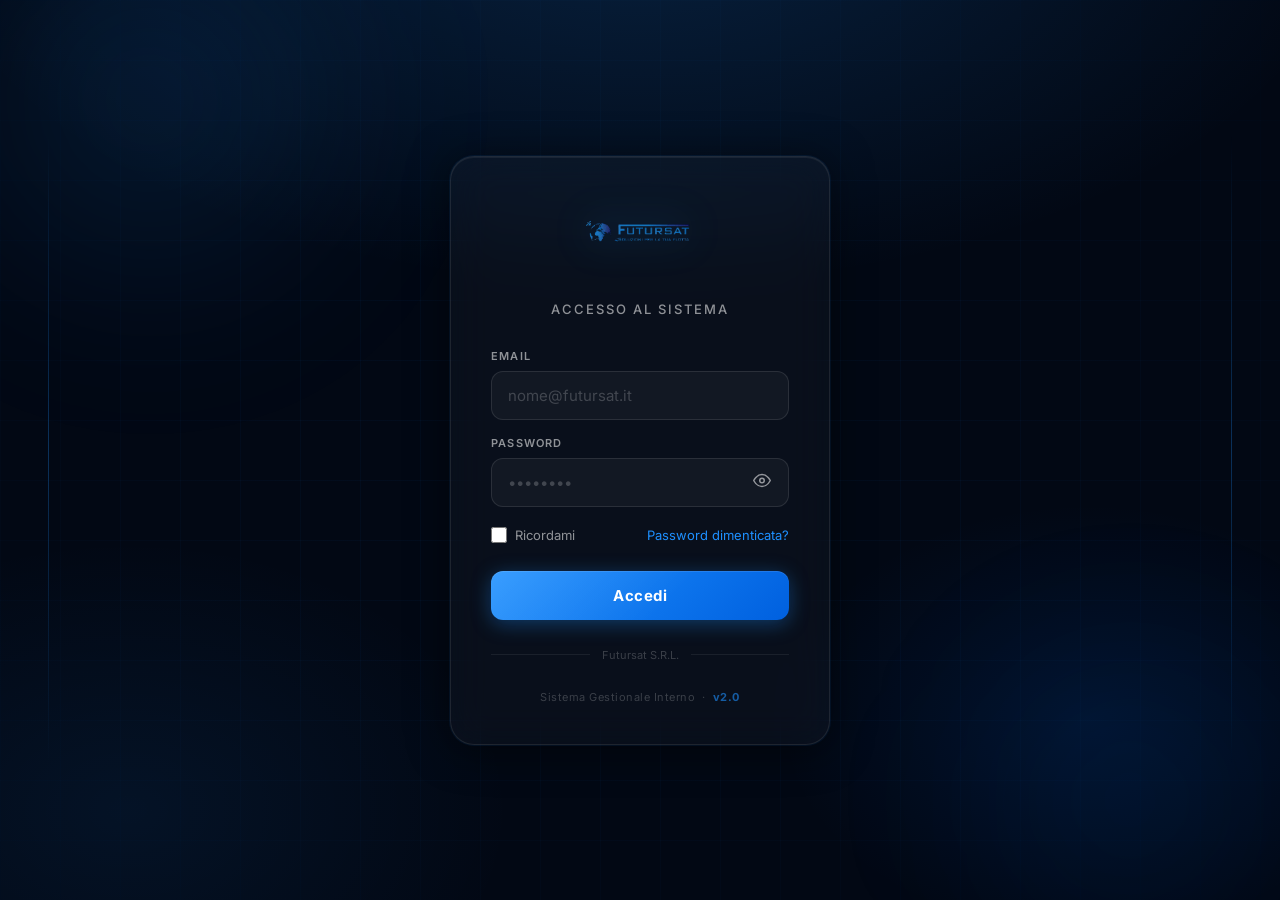
==== index.html @ 8f49779a "Primo caricamento del progetto" ====
<!DOCTYPE html>
<html>
<head>
  <meta charset="UTF-8">
  <meta http-equiv="refresh" content="0; url=futursat_login.html">
  <title>Futursat</title>
</head>
<body>
  <script>window.location.replace('futursat_login.html');</script>
</body>
</html>
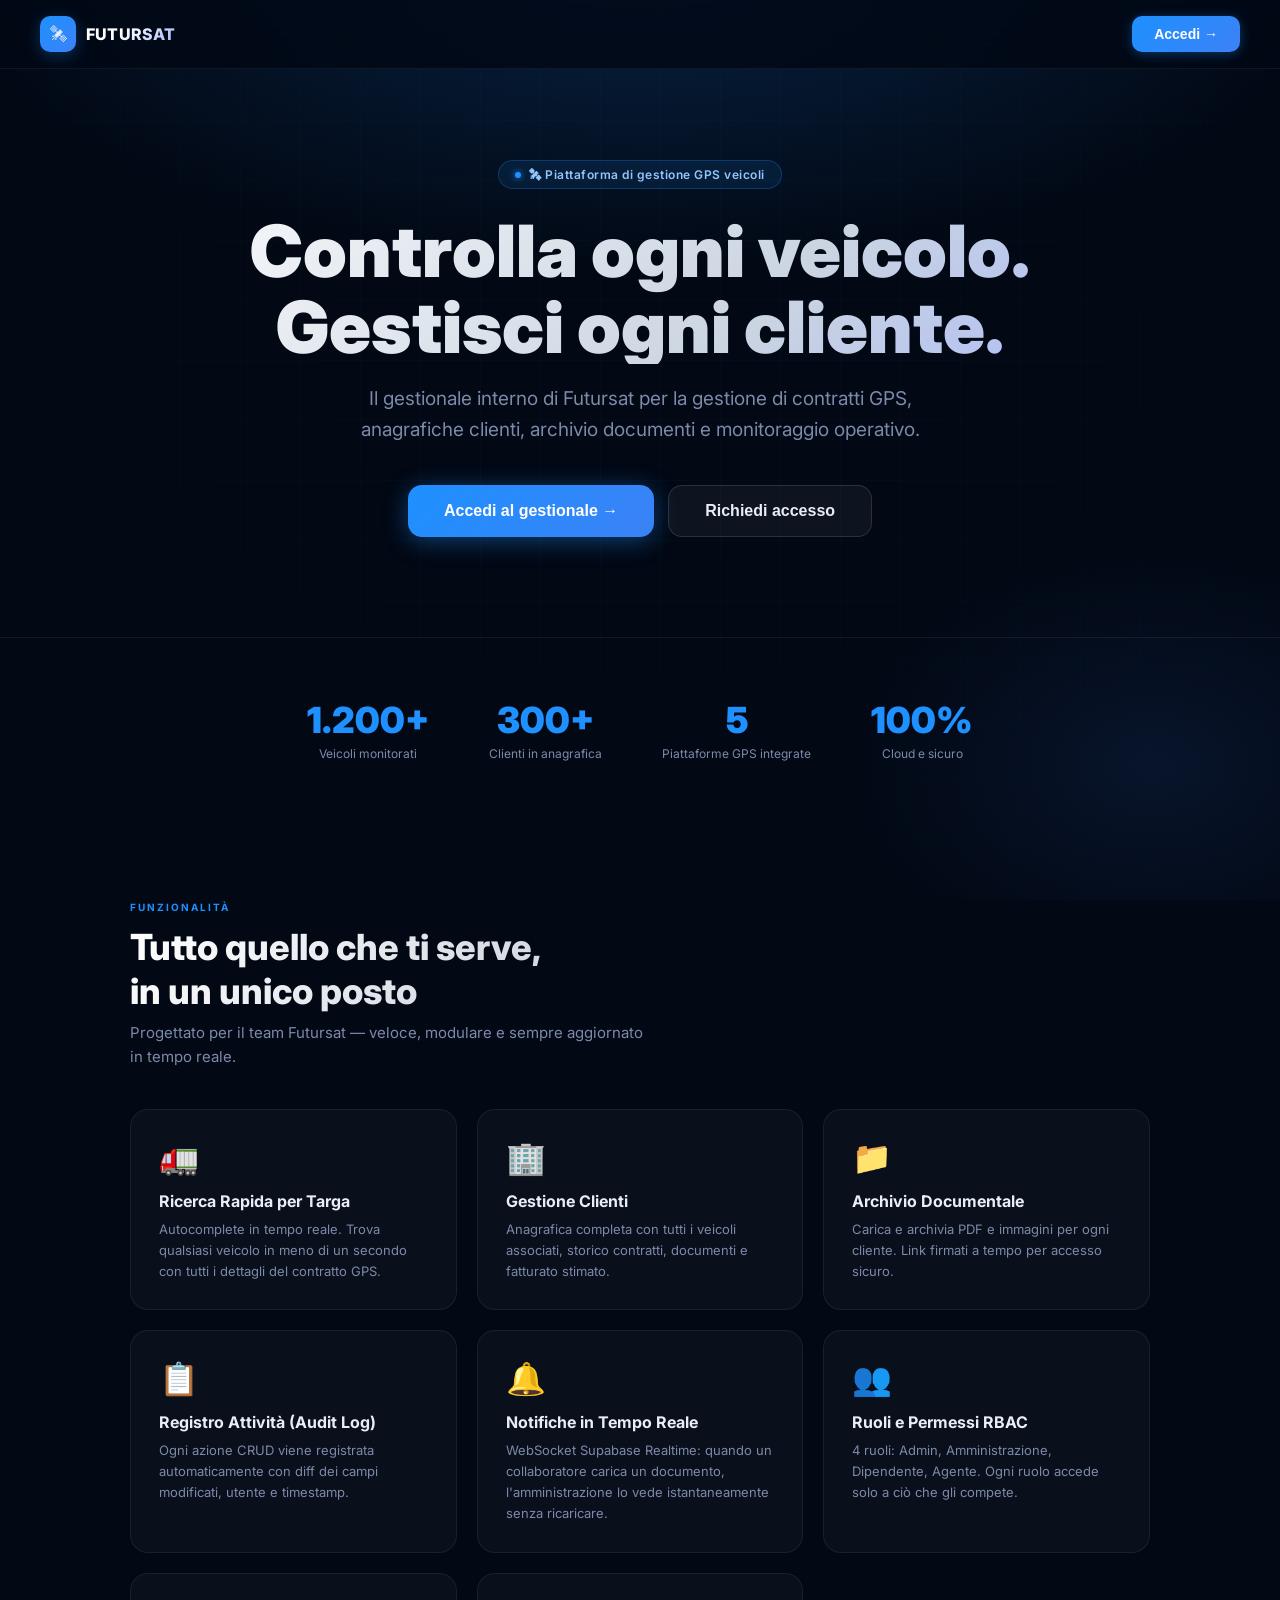
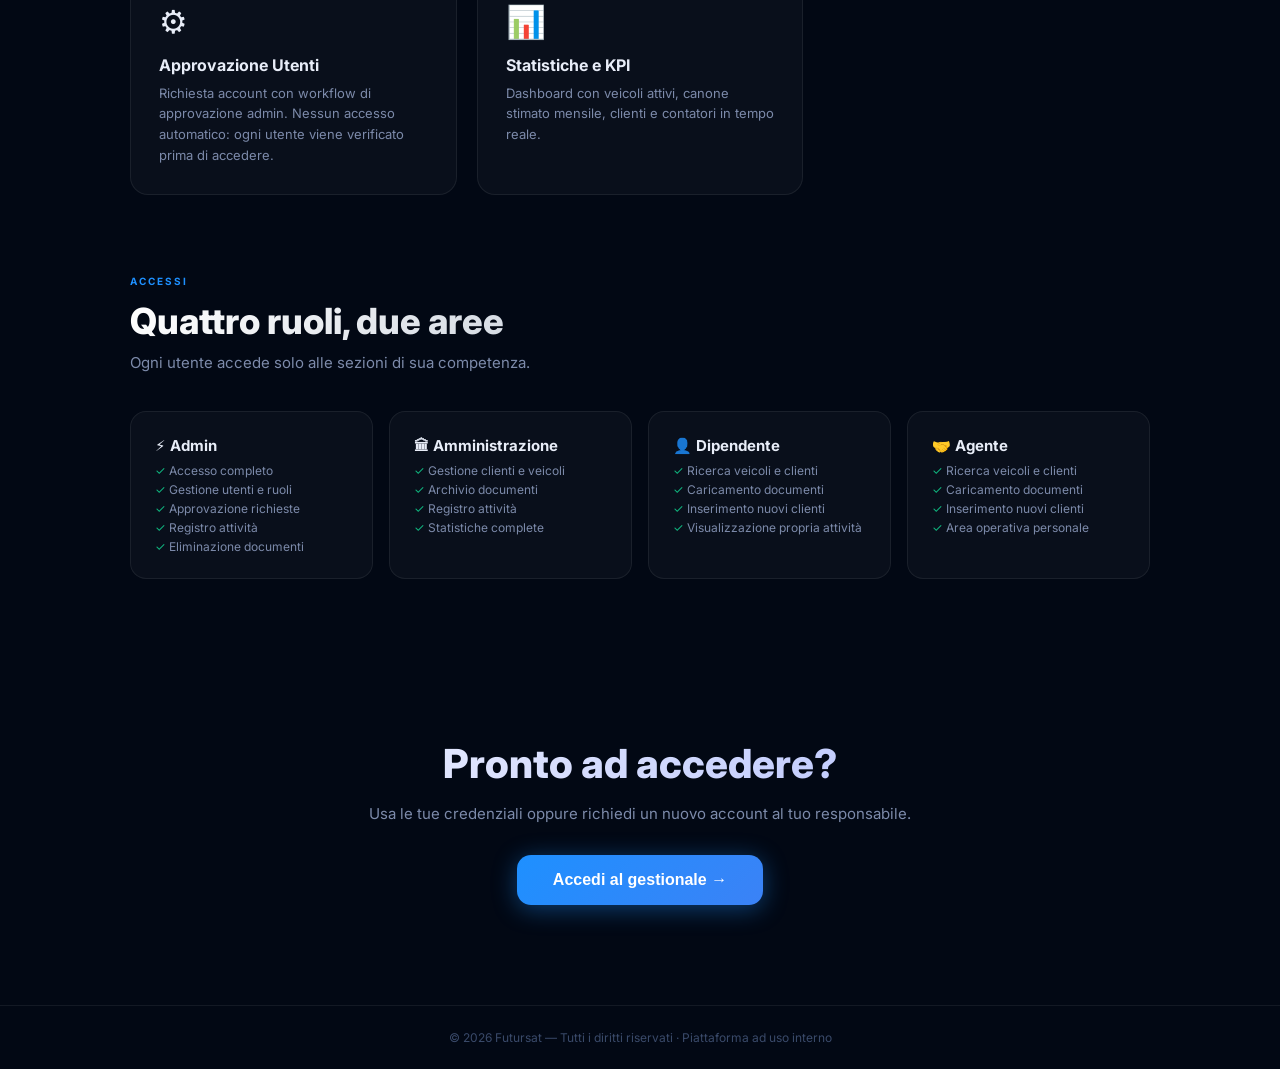
==== commit 2c8a74bc: "Refactor: struttura modulare ES Modules v2 - index.html: landing page pubblica (hero, features, ruol" ====
--- a/index.html
+++ b/index.html
@@ -1,11 +1,267 @@
 <!DOCTYPE html>
-<html>
+<html lang="it">
 <head>
   <meta charset="UTF-8">
-  <meta http-equiv="refresh" content="0; url=futursat_login.html">
-  <title>Futursat</title>
+  <meta name="viewport" content="width=device-width, initial-scale=1.0">
+  <title>Futursat — Gestione GPS Veicoli</title>
+  <link rel="preconnect" href="https://fonts.googleapis.com">
+  <link href="https://fonts.googleapis.com/css2?family=Inter:wght@300;400;500;600;700;800;900&display=swap" rel="stylesheet">
+  <style>
+    :root{
+      --bg:#020814;--accent:#1e90ff;--violet:#3b82f6;--green:#10b981;
+      --text:#e8edf8;--text2:#7c8aaa;--text3:#3a4a6a;
+      --surface:rgba(255,255,255,0.03);--border:rgba(255,255,255,0.07);
+    }
+    *{box-sizing:border-box;margin:0;padding:0;}
+    html{scroll-behavior:smooth;}
+    body{background:var(--bg);color:var(--text);font-family:'Inter',system-ui,sans-serif;overflow-x:hidden;}
+    a{text-decoration:none;color:inherit;}
+
+    /* BG */
+    .bg-layer{position:fixed;inset:0;z-index:0;pointer-events:none;
+      background:radial-gradient(ellipse 80% 50% at 50% -5%,rgba(30,144,255,.2) 0%,transparent 70%),
+        radial-gradient(ellipse 40% 40% at 90% 85%,rgba(59,130,246,.1) 0%,transparent 60%),var(--bg);}
+    .bg-grid{position:fixed;inset:0;z-index:0;pointer-events:none;
+      background-image:linear-gradient(rgba(30,144,255,.035) 1px,transparent 1px),
+        linear-gradient(90deg,rgba(30,144,255,.035) 1px,transparent 1px);
+      background-size:60px 60px;
+      mask-image:radial-gradient(ellipse 90% 80% at 50% 40%,black 20%,transparent 100%);}
+
+    /* NAV */
+    nav{position:fixed;top:0;left:0;right:0;z-index:100;
+      padding:16px 40px;display:flex;align-items:center;justify-content:space-between;
+      background:rgba(2,8,20,.8);backdrop-filter:blur(20px);
+      border-bottom:1px solid rgba(255,255,255,.06);}
+    .nav-logo{display:flex;align-items:center;gap:10px;}
+    .nav-logo-icon{width:36px;height:36px;border-radius:10px;
+      background:linear-gradient(135deg,#1e90ff,#3b82f6);
+      display:flex;align-items:center;justify-content:center;font-size:17px;
+      box-shadow:0 4px 16px rgba(30,144,255,.3);}
+    .nav-logo-text{font-size:16px;font-weight:800;letter-spacing:.2px;
+      background:linear-gradient(135deg,#fff 40%,#a5b4fc);
+      -webkit-background-clip:text;-webkit-text-fill-color:transparent;background-clip:text;}
+    .nav-cta{background:linear-gradient(135deg,#1e90ff,#3b82f6);border:none;border-radius:10px;
+      color:#fff;padding:10px 22px;font-size:14px;font-weight:700;cursor:pointer;
+      box-shadow:0 2px 12px rgba(30,144,255,.35);transition:all .2s;}
+    .nav-cta:hover{transform:translateY(-1px);box-shadow:0 6px 24px rgba(30,144,255,.4);}
+
+    /* HERO */
+    .hero{position:relative;z-index:10;padding:160px 40px 100px;text-align:center;}
+    .hero-tag{display:inline-flex;align-items:center;gap:8px;
+      background:rgba(30,144,255,.1);border:1px solid rgba(30,144,255,.25);
+      border-radius:20px;padding:6px 16px;font-size:12px;font-weight:600;
+      color:#93c5fd;letter-spacing:.5px;margin-bottom:24px;}
+    .hero-tag::before{content:'';width:6px;height:6px;background:#1e90ff;
+      border-radius:50%;box-shadow:0 0 6px #1e90ff;}
+    h1{font-size:clamp(36px,7vw,72px);font-weight:900;line-height:1.05;
+      background:linear-gradient(135deg,#fff 0%,#cbd5e1 60%,#a5b4fc 100%);
+      -webkit-background-clip:text;-webkit-text-fill-color:transparent;background-clip:text;
+      margin-bottom:20px;}
+    .hero-sub{font-size:clamp(15px,2.5vw,19px);color:var(--text2);max-width:600px;
+      margin:0 auto 40px;line-height:1.6;}
+    .hero-btns{display:flex;gap:14px;justify-content:center;flex-wrap:wrap;}
+    .btn-hero-primary{background:linear-gradient(135deg,#1e90ff,#3b82f6);border:none;
+      border-radius:14px;color:#fff;padding:16px 36px;font-size:16px;font-weight:700;
+      cursor:pointer;box-shadow:0 4px 24px rgba(30,144,255,.4);transition:all .2s;}
+    .btn-hero-primary:hover{transform:translateY(-2px);box-shadow:0 10px 40px rgba(30,144,255,.45);}
+    .btn-hero-ghost{background:rgba(255,255,255,.05);border:1px solid rgba(255,255,255,.12);
+      border-radius:14px;color:var(--text);padding:16px 36px;font-size:16px;font-weight:600;
+      cursor:pointer;transition:all .2s;}
+    .btn-hero-ghost:hover{background:rgba(255,255,255,.08);border-color:rgba(30,144,255,.4);}
+
+    /* STATS */
+    .stats{position:relative;z-index:10;display:flex;justify-content:center;
+      gap:60px;flex-wrap:wrap;padding:60px 40px;border-top:1px solid var(--border);}
+    .stat-val{font-size:36px;font-weight:900;color:var(--accent);}
+    .stat-label{font-size:12px;color:var(--text2);margin-top:4px;}
+
+    /* FEATURES */
+    .section{position:relative;z-index:10;padding:80px 40px;max-width:1100px;margin:0 auto;}
+    .section-tag{font-size:10px;font-weight:700;text-transform:uppercase;letter-spacing:2px;
+      color:var(--accent);margin-bottom:12px;}
+    .section-title{font-size:clamp(24px,4vw,36px);font-weight:800;
+      background:linear-gradient(135deg,#fff,#94a3b8);
+      -webkit-background-clip:text;-webkit-text-fill-color:transparent;background-clip:text;
+      margin-bottom:8px;}
+    .section-sub{font-size:15px;color:var(--text2);max-width:520px;line-height:1.6;}
+    .features-grid{display:grid;grid-template-columns:repeat(auto-fill,minmax(280px,1fr));
+      gap:20px;margin-top:40px;}
+    .feature-card{background:var(--surface);border:1px solid var(--border);border-radius:18px;
+      padding:28px;transition:all .25s;}
+    .feature-card:hover{border-color:rgba(30,144,255,.3);transform:translateY(-3px);
+      box-shadow:0 16px 50px rgba(0,0,0,.45);}
+    .feature-icon{font-size:32px;margin-bottom:14px;}
+    .feature-title{font-size:16px;font-weight:700;margin-bottom:8px;}
+    .feature-desc{font-size:13px;color:var(--text2);line-height:1.6;}
+
+    /* ROLES */
+    .roles-grid{display:grid;grid-template-columns:repeat(auto-fill,minmax(220px,1fr));gap:16px;margin-top:36px;}
+    .role-card{background:var(--surface);border:1px solid var(--border);border-radius:16px;padding:24px;}
+    .role-name{font-size:15px;font-weight:700;margin-bottom:8px;}
+    .role-perms{list-style:none;display:flex;flex-direction:column;gap:4px;}
+    .role-perms li{font-size:12px;color:var(--text2);}
+    .role-perms li::before{content:'✓ ';color:var(--green);}
+
+    /* CTA final */
+    .cta-final{position:relative;z-index:10;text-align:center;padding:80px 40px 100px;}
+    .cta-final h2{font-size:clamp(24px,4vw,40px);font-weight:800;margin-bottom:16px;
+      background:linear-gradient(135deg,#fff,#a5b4fc);
+      -webkit-background-clip:text;-webkit-text-fill-color:transparent;background-clip:text;}
+    .cta-final p{font-size:15px;color:var(--text2);margin-bottom:32px;}
+
+    /* Footer */
+    footer{position:relative;z-index:10;padding:24px 40px;
+      border-top:1px solid var(--border);text-align:center;
+      font-size:12px;color:var(--text3);}
+
+    @media(max-width:640px){
+      nav{padding:14px 20px;}
+      .hero{padding:120px 20px 80px;}
+      .stats{gap:32px;padding:40px 20px;}
+      .section{padding:60px 20px;}
+      .cta-final{padding:60px 20px 80px;}
+    }
+  </style>
 </head>
 <body>
-  <script>window.location.replace('futursat_login.html');</script>
+
+<div class="bg-layer"></div>
+<div class="bg-grid"></div>
+
+<!-- Nav -->
+<nav>
+  <div class="nav-logo">
+    <div class="nav-logo-icon">🛰</div>
+    <div class="nav-logo-text">FUTURSAT</div>
+  </div>
+  <button class="nav-cta" onclick="location.href='/login.html'">Accedi →</button>
+</nav>
+
+<!-- Hero -->
+<section class="hero">
+  <div class="hero-tag">🛰 Piattaforma di gestione GPS veicoli</div>
+  <h1>Controlla ogni veicolo.<br>Gestisci ogni cliente.</h1>
+  <p class="hero-sub">Il gestionale interno di Futursat per la gestione di contratti GPS, anagrafiche clienti, archivio documenti e monitoraggio operativo.</p>
+  <div class="hero-btns">
+    <button class="btn-hero-primary" onclick="location.href='/login.html'">Accedi al gestionale →</button>
+    <button class="btn-hero-ghost"   onclick="location.href='/login.html?tab=register'">Richiedi accesso</button>
+  </div>
+</section>
+
+<!-- Stats -->
+<div class="stats">
+  <div style="text-align:center"><div class="stat-val">1.200+</div><div class="stat-label">Veicoli monitorati</div></div>
+  <div style="text-align:center"><div class="stat-val">300+</div><div class="stat-label">Clienti in anagrafica</div></div>
+  <div style="text-align:center"><div class="stat-val">5</div><div class="stat-label">Piattaforme GPS integrate</div></div>
+  <div style="text-align:center"><div class="stat-val">100%</div><div class="stat-label">Cloud e sicuro</div></div>
+</div>
+
+<!-- Features -->
+<section class="section">
+  <div class="section-tag">Funzionalità</div>
+  <div class="section-title">Tutto quello che ti serve,<br>in un unico posto</div>
+  <p class="section-sub">Progettato per il team Futursat — veloce, modulare e sempre aggiornato in tempo reale.</p>
+
+  <div class="features-grid">
+    <div class="feature-card">
+      <div class="feature-icon">🚛</div>
+      <div class="feature-title">Ricerca Rapida per Targa</div>
+      <div class="feature-desc">Autocomplete in tempo reale. Trova qualsiasi veicolo in meno di un secondo con tutti i dettagli del contratto GPS.</div>
+    </div>
+    <div class="feature-card">
+      <div class="feature-icon">🏢</div>
+      <div class="feature-title">Gestione Clienti</div>
+      <div class="feature-desc">Anagrafica completa con tutti i veicoli associati, storico contratti, documenti e fatturato stimato.</div>
+    </div>
+    <div class="feature-card">
+      <div class="feature-icon">📁</div>
+      <div class="feature-title">Archivio Documentale</div>
+      <div class="feature-desc">Carica e archivia PDF e immagini per ogni cliente. Link firmati a tempo per accesso sicuro.</div>
+    </div>
+    <div class="feature-card">
+      <div class="feature-icon">📋</div>
+      <div class="feature-title">Registro Attività (Audit Log)</div>
+      <div class="feature-desc">Ogni azione CRUD viene registrata automaticamente con diff dei campi modificati, utente e timestamp.</div>
+    </div>
+    <div class="feature-card">
+      <div class="feature-icon">🔔</div>
+      <div class="feature-title">Notifiche in Tempo Reale</div>
+      <div class="feature-desc">WebSocket Supabase Realtime: quando un collaboratore carica un documento, l'amministrazione lo vede istantaneamente senza ricaricare.</div>
+    </div>
+    <div class="feature-card">
+      <div class="feature-icon">👥</div>
+      <div class="feature-title">Ruoli e Permessi RBAC</div>
+      <div class="feature-desc">4 ruoli: Admin, Amministrazione, Dipendente, Agente. Ogni ruolo accede solo a ciò che gli compete.</div>
+    </div>
+    <div class="feature-card">
+      <div class="feature-icon">⚙️</div>
+      <div class="feature-title">Approvazione Utenti</div>
+      <div class="feature-desc">Richiesta account con workflow di approvazione admin. Nessun accesso automatico: ogni utente viene verificato prima di accedere.</div>
+    </div>
+    <div class="feature-card">
+      <div class="feature-icon">📊</div>
+      <div class="feature-title">Statistiche e KPI</div>
+      <div class="feature-desc">Dashboard con veicoli attivi, canone stimato mensile, clienti e contatori in tempo reale.</div>
+    </div>
+  </div>
+</section>
+
+<!-- Ruoli -->
+<section class="section" style="padding-top:0">
+  <div class="section-tag">Accessi</div>
+  <div class="section-title">Quattro ruoli, due aree</div>
+  <p class="section-sub">Ogni utente accede solo alle sezioni di sua competenza.</p>
+  <div class="roles-grid">
+    <div class="role-card">
+      <div class="role-name">⚡ Admin</div>
+      <ul class="role-perms">
+        <li>Accesso completo</li>
+        <li>Gestione utenti e ruoli</li>
+        <li>Approvazione richieste</li>
+        <li>Registro attività</li>
+        <li>Eliminazione documenti</li>
+      </ul>
+    </div>
+    <div class="role-card">
+      <div class="role-name">🏛 Amministrazione</div>
+      <ul class="role-perms">
+        <li>Gestione clienti e veicoli</li>
+        <li>Archivio documenti</li>
+        <li>Registro attività</li>
+        <li>Statistiche complete</li>
+      </ul>
+    </div>
+    <div class="role-card">
+      <div class="role-name">👤 Dipendente</div>
+      <ul class="role-perms">
+        <li>Ricerca veicoli e clienti</li>
+        <li>Caricamento documenti</li>
+        <li>Inserimento nuovi clienti</li>
+        <li>Visualizzazione propria attività</li>
+      </ul>
+    </div>
+    <div class="role-card">
+      <div class="role-name">🤝 Agente</div>
+      <ul class="role-perms">
+        <li>Ricerca veicoli e clienti</li>
+        <li>Caricamento documenti</li>
+        <li>Inserimento nuovi clienti</li>
+        <li>Area operativa personale</li>
+      </ul>
+    </div>
+  </div>
+</section>
+
+<!-- CTA -->
+<div class="cta-final">
+  <h2>Pronto ad accedere?</h2>
+  <p>Usa le tue credenziali oppure richiedi un nuovo account al tuo responsabile.</p>
+  <button class="btn-hero-primary" onclick="location.href='/login.html'">Accedi al gestionale →</button>
+</div>
+
+<footer>
+  © 2026 Futursat — Tutti i diritti riservati · Piattaforma ad uso interno
+</footer>
+
 </body>
 </html>
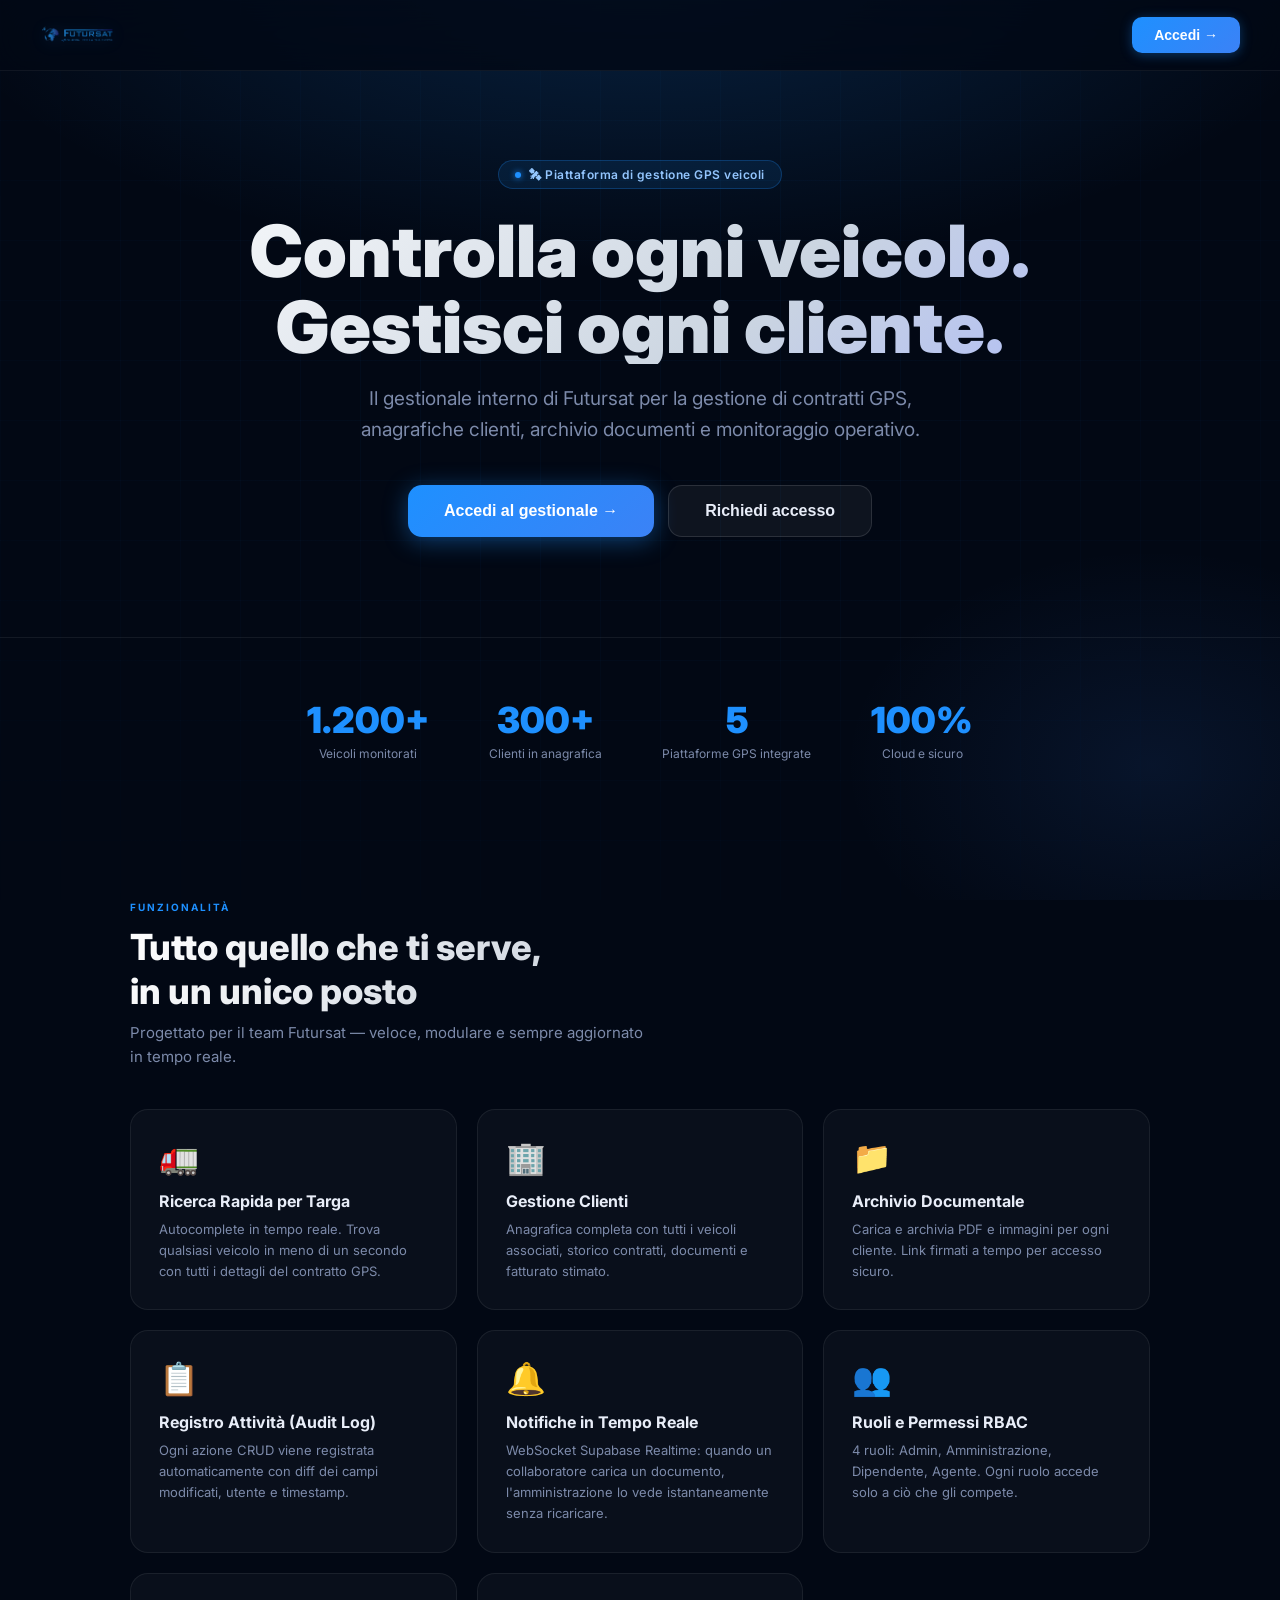
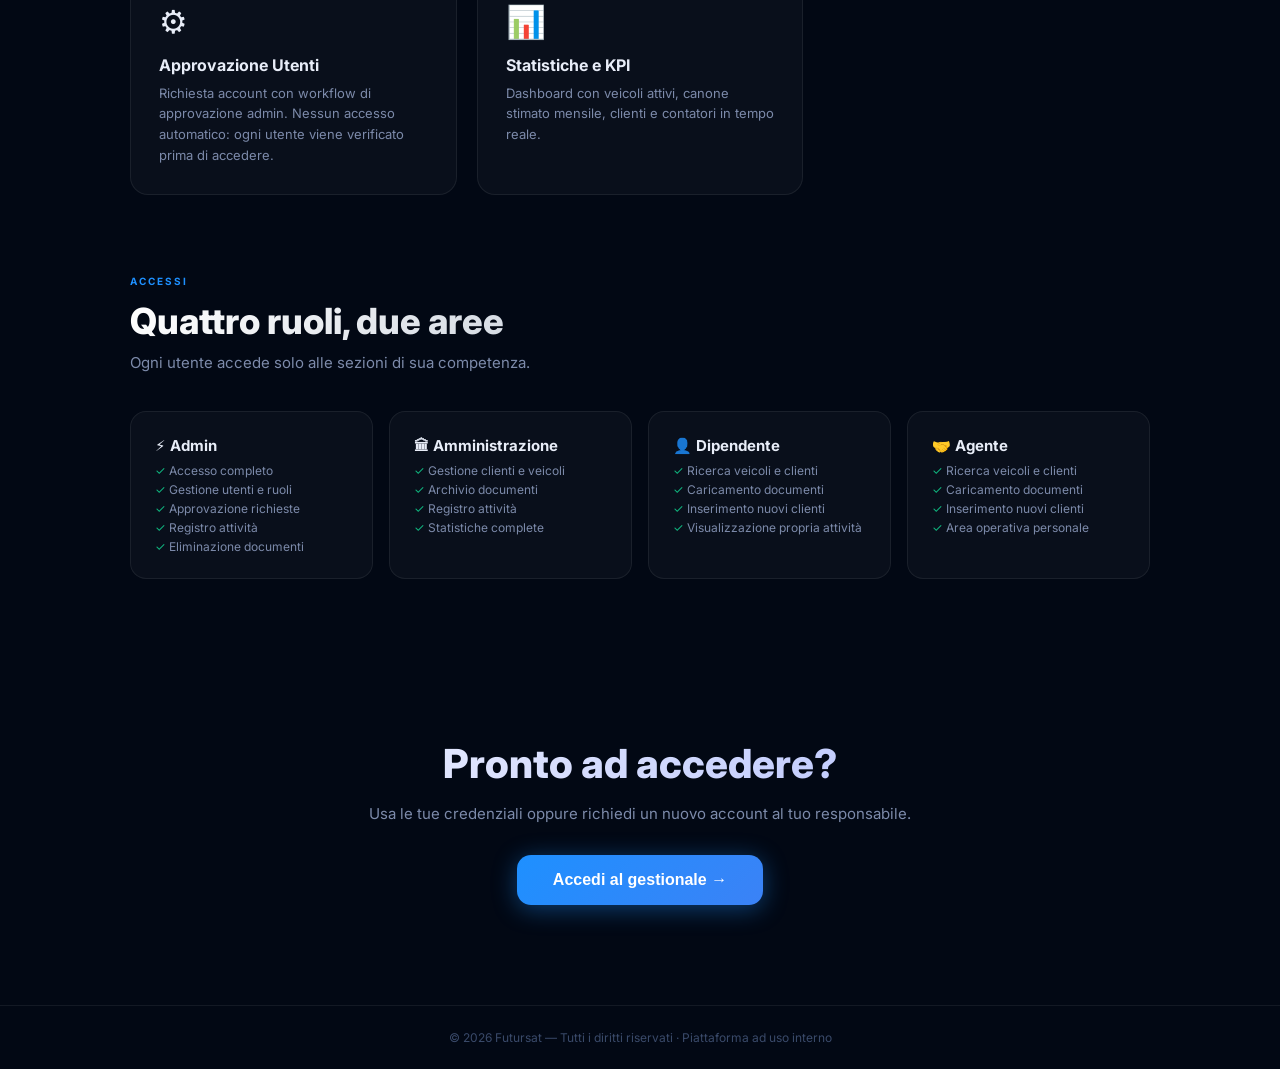
==== commit 24fff539: "Replace emoji logo with real Futursat logo image across all pages - Aggiunge logo-futursat.png (copi" ====
--- a/index.html
+++ b/index.html
@@ -32,14 +32,8 @@
       padding:16px 40px;display:flex;align-items:center;justify-content:space-between;
       background:rgba(2,8,20,.8);backdrop-filter:blur(20px);
       border-bottom:1px solid rgba(255,255,255,.06);}
-    .nav-logo{display:flex;align-items:center;gap:10px;}
-    .nav-logo-icon{width:36px;height:36px;border-radius:10px;
-      background:linear-gradient(135deg,#1e90ff,#3b82f6);
-      display:flex;align-items:center;justify-content:center;font-size:17px;
-      box-shadow:0 4px 16px rgba(30,144,255,.3);}
-    .nav-logo-text{font-size:16px;font-weight:800;letter-spacing:.2px;
-      background:linear-gradient(135deg,#fff 40%,#a5b4fc);
-      -webkit-background-clip:text;-webkit-text-fill-color:transparent;background-clip:text;}
+    .nav-logo{display:flex;align-items:center;}
+    .nav-logo img{height:38px;width:auto;object-fit:contain;filter:drop-shadow(0 2px 8px rgba(30,144,255,.2));}
     .nav-cta{background:linear-gradient(135deg,#1e90ff,#3b82f6);border:none;border-radius:10px;
       color:#fff;padding:10px 22px;font-size:14px;font-weight:700;cursor:pointer;
       box-shadow:0 2px 12px rgba(30,144,255,.35);transition:all .2s;}
@@ -131,8 +125,7 @@
 <!-- Nav -->
 <nav>
   <div class="nav-logo">
-    <div class="nav-logo-icon">🛰</div>
-    <div class="nav-logo-text">FUTURSAT</div>
+    <img src="logo-futursat.png" alt="Futursat">
   </div>
   <button class="nav-cta" onclick="location.href='/login.html'">Accedi →</button>
 </nav>
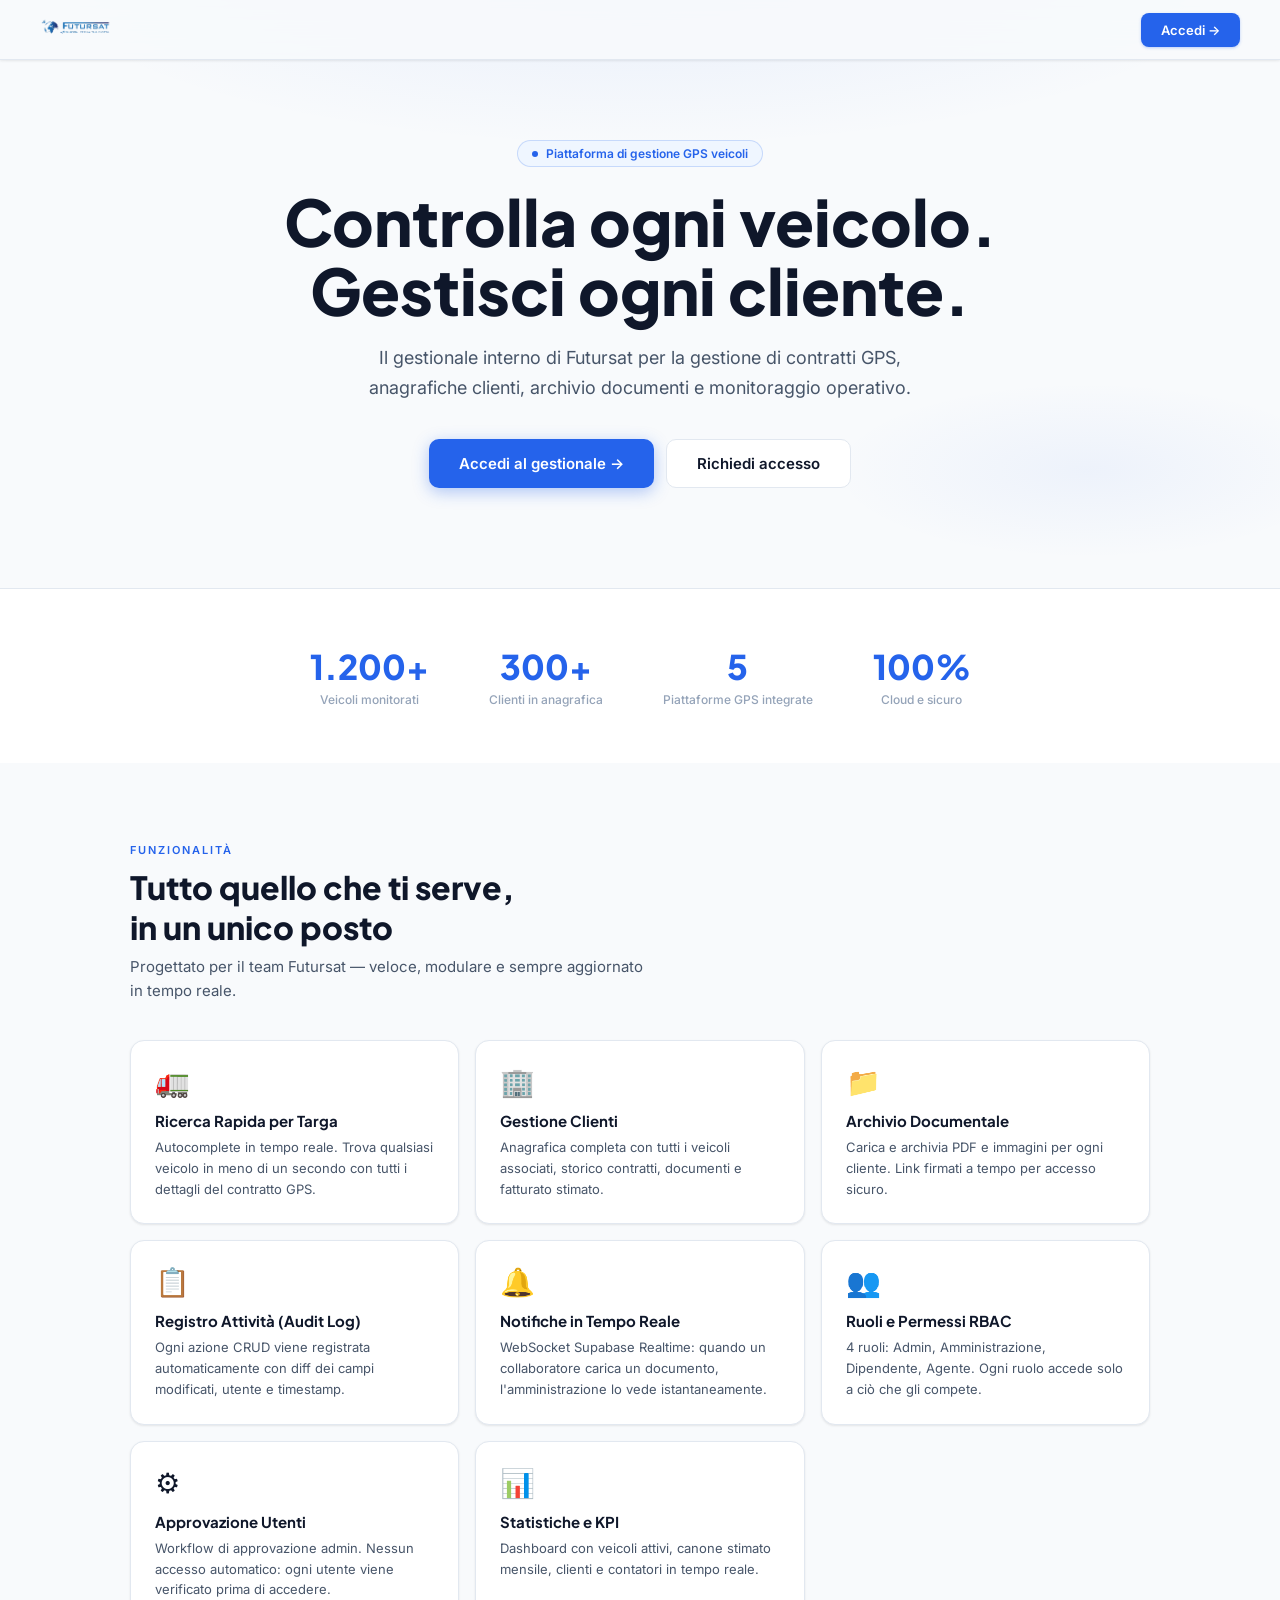
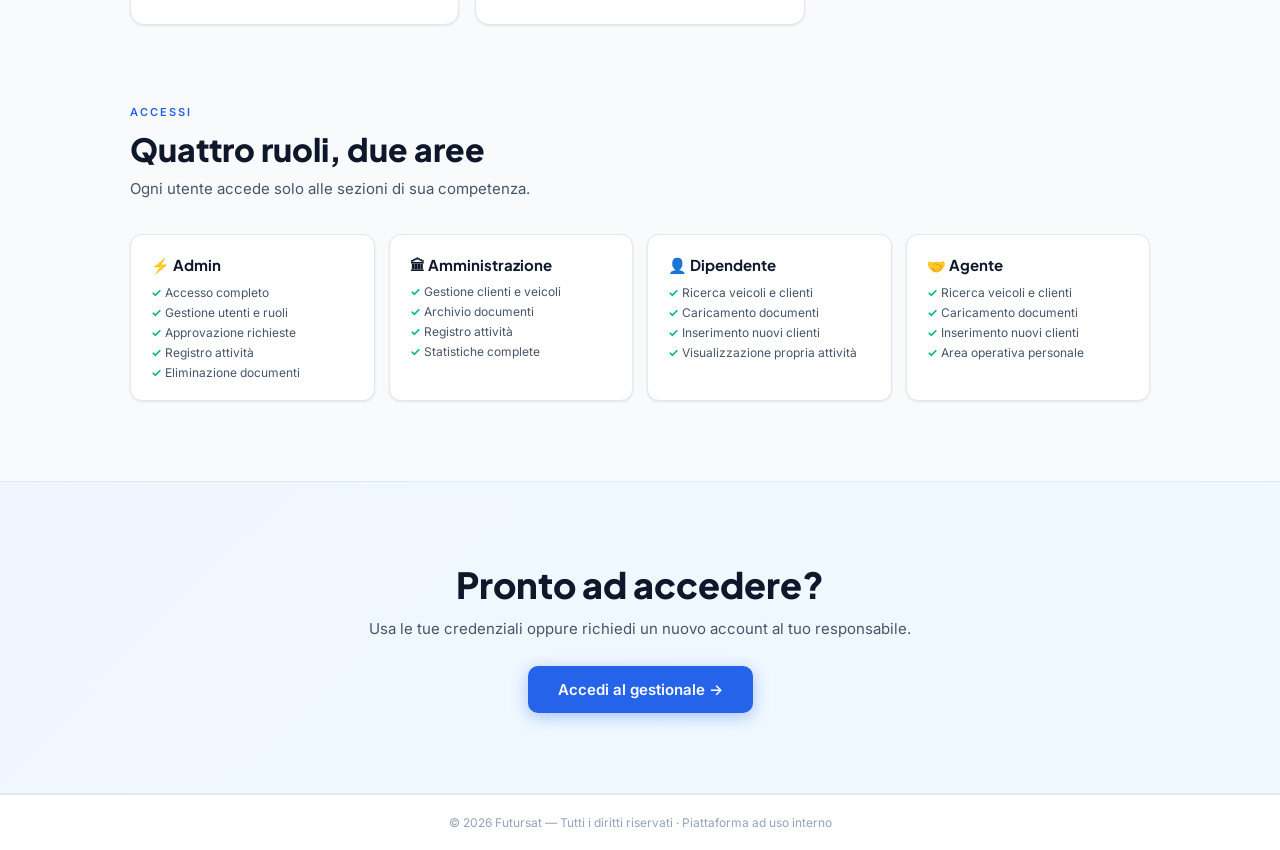
==== commit 17f8d3e6: "Apply full UI redesign: Clean Minimalist SaaS light theme - css/style.css: complete rewrite with new" ====
--- a/index.html
+++ b/index.html
@@ -5,134 +5,169 @@
   <meta name="viewport" content="width=device-width, initial-scale=1.0">
   <title>Futursat — Gestione GPS Veicoli</title>
   <link rel="preconnect" href="https://fonts.googleapis.com">
-  <link href="https://fonts.googleapis.com/css2?family=Inter:wght@300;400;500;600;700;800;900&display=swap" rel="stylesheet">
+  <link rel="preconnect" href="https://fonts.gstatic.com" crossorigin>
+  <link href="https://fonts.googleapis.com/css2?family=Inter:wght@400;500;600;700&family=Plus+Jakarta+Sans:wght@700;800;900&display=swap" rel="stylesheet">
   <style>
-    :root{
-      --bg:#020814;--accent:#1e90ff;--violet:#3b82f6;--green:#10b981;
-      --text:#e8edf8;--text2:#7c8aaa;--text3:#3a4a6a;
-      --surface:rgba(255,255,255,0.03);--border:rgba(255,255,255,0.07);
-    }
-    *{box-sizing:border-box;margin:0;padding:0;}
-    html{scroll-behavior:smooth;}
-    body{background:var(--bg);color:var(--text);font-family:'Inter',system-ui,sans-serif;overflow-x:hidden;}
-    a{text-decoration:none;color:inherit;}
-
-    /* BG */
-    .bg-layer{position:fixed;inset:0;z-index:0;pointer-events:none;
-      background:radial-gradient(ellipse 80% 50% at 50% -5%,rgba(30,144,255,.2) 0%,transparent 70%),
-        radial-gradient(ellipse 40% 40% at 90% 85%,rgba(59,130,246,.1) 0%,transparent 60%),var(--bg);}
-    .bg-grid{position:fixed;inset:0;z-index:0;pointer-events:none;
-      background-image:linear-gradient(rgba(30,144,255,.035) 1px,transparent 1px),
-        linear-gradient(90deg,rgba(30,144,255,.035) 1px,transparent 1px);
-      background-size:60px 60px;
-      mask-image:radial-gradient(ellipse 90% 80% at 50% 40%,black 20%,transparent 100%);}
-
-    /* NAV */
-    nav{position:fixed;top:0;left:0;right:0;z-index:100;
-      padding:16px 40px;display:flex;align-items:center;justify-content:space-between;
-      background:rgba(2,8,20,.8);backdrop-filter:blur(20px);
-      border-bottom:1px solid rgba(255,255,255,.06);}
-    .nav-logo{display:flex;align-items:center;}
-    .nav-logo img{height:38px;width:auto;object-fit:contain;filter:drop-shadow(0 2px 8px rgba(30,144,255,.2));}
-    .nav-cta{background:linear-gradient(135deg,#1e90ff,#3b82f6);border:none;border-radius:10px;
-      color:#fff;padding:10px 22px;font-size:14px;font-weight:700;cursor:pointer;
-      box-shadow:0 2px 12px rgba(30,144,255,.35);transition:all .2s;}
-    .nav-cta:hover{transform:translateY(-1px);box-shadow:0 6px 24px rgba(30,144,255,.4);}
-
-    /* HERO */
-    .hero{position:relative;z-index:10;padding:160px 40px 100px;text-align:center;}
-    .hero-tag{display:inline-flex;align-items:center;gap:8px;
-      background:rgba(30,144,255,.1);border:1px solid rgba(30,144,255,.25);
-      border-radius:20px;padding:6px 16px;font-size:12px;font-weight:600;
-      color:#93c5fd;letter-spacing:.5px;margin-bottom:24px;}
-    .hero-tag::before{content:'';width:6px;height:6px;background:#1e90ff;
-      border-radius:50%;box-shadow:0 0 6px #1e90ff;}
-    h1{font-size:clamp(36px,7vw,72px);font-weight:900;line-height:1.05;
-      background:linear-gradient(135deg,#fff 0%,#cbd5e1 60%,#a5b4fc 100%);
-      -webkit-background-clip:text;-webkit-text-fill-color:transparent;background-clip:text;
-      margin-bottom:20px;}
-    .hero-sub{font-size:clamp(15px,2.5vw,19px);color:var(--text2);max-width:600px;
-      margin:0 auto 40px;line-height:1.6;}
-    .hero-btns{display:flex;gap:14px;justify-content:center;flex-wrap:wrap;}
-    .btn-hero-primary{background:linear-gradient(135deg,#1e90ff,#3b82f6);border:none;
-      border-radius:14px;color:#fff;padding:16px 36px;font-size:16px;font-weight:700;
-      cursor:pointer;box-shadow:0 4px 24px rgba(30,144,255,.4);transition:all .2s;}
-    .btn-hero-primary:hover{transform:translateY(-2px);box-shadow:0 10px 40px rgba(30,144,255,.45);}
-    .btn-hero-ghost{background:rgba(255,255,255,.05);border:1px solid rgba(255,255,255,.12);
-      border-radius:14px;color:var(--text);padding:16px 36px;font-size:16px;font-weight:600;
-      cursor:pointer;transition:all .2s;}
-    .btn-hero-ghost:hover{background:rgba(255,255,255,.08);border-color:rgba(30,144,255,.4);}
-
-    /* STATS */
-    .stats{position:relative;z-index:10;display:flex;justify-content:center;
-      gap:60px;flex-wrap:wrap;padding:60px 40px;border-top:1px solid var(--border);}
-    .stat-val{font-size:36px;font-weight:900;color:var(--accent);}
-    .stat-label{font-size:12px;color:var(--text2);margin-top:4px;}
-
-    /* FEATURES */
-    .section{position:relative;z-index:10;padding:80px 40px;max-width:1100px;margin:0 auto;}
-    .section-tag{font-size:10px;font-weight:700;text-transform:uppercase;letter-spacing:2px;
-      color:var(--accent);margin-bottom:12px;}
-    .section-title{font-size:clamp(24px,4vw,36px);font-weight:800;
-      background:linear-gradient(135deg,#fff,#94a3b8);
-      -webkit-background-clip:text;-webkit-text-fill-color:transparent;background-clip:text;
-      margin-bottom:8px;}
-    .section-sub{font-size:15px;color:var(--text2);max-width:520px;line-height:1.6;}
-    .features-grid{display:grid;grid-template-columns:repeat(auto-fill,minmax(280px,1fr));
-      gap:20px;margin-top:40px;}
-    .feature-card{background:var(--surface);border:1px solid var(--border);border-radius:18px;
-      padding:28px;transition:all .25s;}
-    .feature-card:hover{border-color:rgba(30,144,255,.3);transform:translateY(-3px);
-      box-shadow:0 16px 50px rgba(0,0,0,.45);}
-    .feature-icon{font-size:32px;margin-bottom:14px;}
-    .feature-title{font-size:16px;font-weight:700;margin-bottom:8px;}
-    .feature-desc{font-size:13px;color:var(--text2);line-height:1.6;}
-
-    /* ROLES */
-    .roles-grid{display:grid;grid-template-columns:repeat(auto-fill,minmax(220px,1fr));gap:16px;margin-top:36px;}
-    .role-card{background:var(--surface);border:1px solid var(--border);border-radius:16px;padding:24px;}
-    .role-name{font-size:15px;font-weight:700;margin-bottom:8px;}
-    .role-perms{list-style:none;display:flex;flex-direction:column;gap:4px;}
-    .role-perms li{font-size:12px;color:var(--text2);}
-    .role-perms li::before{content:'✓ ';color:var(--green);}
-
-    /* CTA final */
-    .cta-final{position:relative;z-index:10;text-align:center;padding:80px 40px 100px;}
-    .cta-final h2{font-size:clamp(24px,4vw,40px);font-weight:800;margin-bottom:16px;
-      background:linear-gradient(135deg,#fff,#a5b4fc);
-      -webkit-background-clip:text;-webkit-text-fill-color:transparent;background-clip:text;}
-    .cta-final p{font-size:15px;color:var(--text2);margin-bottom:32px;}
-
-    /* Footer */
-    footer{position:relative;z-index:10;padding:24px 40px;
-      border-top:1px solid var(--border);text-align:center;
-      font-size:12px;color:var(--text3);}
-
-    @media(max-width:640px){
-      nav{padding:14px 20px;}
-      .hero{padding:120px 20px 80px;}
-      .stats{gap:32px;padding:40px 20px;}
-      .section{padding:60px 20px;}
-      .cta-final{padding:60px 20px 80px;}
+    :root {
+      --bg:#F8FAFC; --surface:#FFFFFF; --surface2:#F1F5F9;
+      --border:#E2E8F0; --border2:#CBD5E1;
+      --accent:#2563EB; --accent-h:#1D4ED8; --accent-lt:#EFF6FF;
+      --green:#10B981; --green-lt:#ECFDF5;
+      --text:#0F172A; --text2:#475569; --text3:#94A3B8;
+      --shadow-sm:0 1px 3px rgba(0,0,0,.05),0 1px 2px rgba(0,0,0,.04);
+      --shadow-md:0 4px 12px rgba(0,0,0,.08),0 2px 4px rgba(0,0,0,.04);
+      --shadow-lg:0 10px 30px rgba(0,0,0,.10),0 4px 8px rgba(0,0,0,.05);
+    }
+    *, *::before, *::after { box-sizing:border-box; margin:0; padding:0; }
+    html { scroll-behavior:smooth; }
+    body {
+      background:var(--bg); color:var(--text);
+      font-family:'Inter', system-ui, sans-serif;
+      overflow-x:hidden; -webkit-font-smoothing:antialiased;
+    }
+    a { text-decoration:none; color:inherit; }
+
+    /* ── Nav ── */
+    nav {
+      position:fixed; top:0; left:0; right:0; z-index:100;
+      padding:0 40px; height:60px; display:flex; align-items:center; justify-content:space-between;
+      background:rgba(248,250,252,.9); backdrop-filter:blur(16px);
+      border-bottom:1px solid var(--border); box-shadow:var(--shadow-sm);
+    }
+    .nav-logo img { height:36px; width:auto; object-fit:contain; }
+    .nav-cta {
+      background:var(--accent); border:none; border-radius:8px;
+      color:#fff; padding:9px 20px; font-size:13px; font-weight:600;
+      cursor:pointer; font-family:inherit; transition:all .18s;
+      box-shadow:0 1px 3px rgba(37,99,235,.3);
+    }
+    .nav-cta:hover { background:var(--accent-h); transform:translateY(-1px); box-shadow:var(--shadow-md); }
+
+    /* ── Hero ── */
+    .hero {
+      position:relative; padding:140px 40px 100px; text-align:center;
+      overflow:hidden;
+    }
+    .hero::before {
+      content:''; position:absolute; inset:0; z-index:0;
+      background:
+        radial-gradient(ellipse 80% 50% at 50% -5%, rgba(37,99,235,.08) 0%, transparent 60%),
+        radial-gradient(ellipse 40% 30% at 85% 80%, rgba(37,99,235,.05) 0%, transparent 50%);
+    }
+    .hero > * { position:relative; z-index:1; }
+
+    .hero-tag {
+      display:inline-flex; align-items:center; gap:8px;
+      background:var(--accent-lt); border:1px solid rgba(37,99,235,.2);
+      border-radius:20px; padding:5px 14px;
+      font-size:12px; font-weight:600; color:var(--accent); margin-bottom:20px;
+    }
+    .hero-tag::before { content:''; width:6px; height:6px; background:var(--accent); border-radius:50%; }
+
+    h1 {
+      font-family:'Plus Jakarta Sans', sans-serif;
+      font-size:clamp(32px,6vw,64px); font-weight:800; line-height:1.08;
+      color:var(--text); margin-bottom:18px;
+    }
+    .hero-sub {
+      font-size:clamp(15px,2vw,18px); color:var(--text2);
+      max-width:560px; margin:0 auto 36px; line-height:1.65;
+    }
+    .hero-btns { display:flex; gap:12px; justify-content:center; flex-wrap:wrap; }
+    .btn-hero-primary {
+      background:var(--accent); border:none; border-radius:10px;
+      color:#fff; padding:14px 30px; font-size:15px; font-weight:600;
+      cursor:pointer; font-family:inherit;
+      box-shadow:0 4px 16px rgba(37,99,235,.35); transition:all .2s;
+    }
+    .btn-hero-primary:hover { background:var(--accent-h); transform:translateY(-2px); box-shadow:0 8px 24px rgba(37,99,235,.4); }
+    .btn-hero-ghost {
+      background:var(--surface); border:1px solid var(--border); border-radius:10px;
+      color:var(--text); padding:14px 30px; font-size:15px; font-weight:600;
+      cursor:pointer; font-family:inherit; transition:all .2s;
+    }
+    .btn-hero-ghost:hover { border-color:var(--accent); color:var(--accent); box-shadow:var(--shadow-md); }
+
+    /* ── Stats ── */
+    .stats {
+      display:flex; justify-content:center; gap:60px; flex-wrap:wrap;
+      padding:56px 40px; border-top:1px solid var(--border); background:var(--surface);
+    }
+    .stat-wrap { text-align:center; }
+    .stat-val { font-size:34px; font-weight:800; color:var(--accent); font-family:'Plus Jakarta Sans',sans-serif; }
+    .stat-label { font-size:12px; color:var(--text3); margin-top:4px; font-weight:500; }
+
+    /* ── Sections ── */
+    .section { padding:80px 40px; max-width:1100px; margin:0 auto; }
+    .section-tag { font-size:11px; font-weight:600; text-transform:uppercase; letter-spacing:2px; color:var(--accent); margin-bottom:10px; }
+    .section-title {
+      font-family:'Plus Jakarta Sans', sans-serif;
+      font-size:clamp(22px,3.5vw,32px); font-weight:800; color:var(--text); margin-bottom:8px;
+    }
+    .section-sub { font-size:15px; color:var(--text2); max-width:520px; line-height:1.65; }
+
+    /* ── Feature cards ── */
+    .features-grid { display:grid; grid-template-columns:repeat(auto-fill,minmax(260px,1fr)); gap:16px; margin-top:36px; }
+    .feature-card {
+      background:var(--surface); border:1px solid var(--border); border-radius:14px;
+      padding:24px; transition:all .22s; box-shadow:var(--shadow-sm);
+    }
+    .feature-card:hover { border-color:rgba(37,99,235,.3); transform:translateY(-3px); box-shadow:var(--shadow-md); }
+    .feature-icon  { font-size:28px; margin-bottom:12px; }
+    .feature-title { font-size:15px; font-weight:700; margin-bottom:7px; color:var(--text); font-family:'Plus Jakarta Sans',sans-serif; }
+    .feature-desc  { font-size:13px; color:var(--text2); line-height:1.6; }
+
+    /* ── Role cards ── */
+    .roles-grid { display:grid; grid-template-columns:repeat(auto-fill,minmax(220px,1fr)); gap:14px; margin-top:32px; }
+    .role-card {
+      background:var(--surface); border:1px solid var(--border); border-radius:12px;
+      padding:20px; box-shadow:var(--shadow-sm);
+    }
+    .role-name   { font-size:15px; font-weight:700; margin-bottom:10px; color:var(--text); font-family:'Plus Jakarta Sans',sans-serif; }
+    .role-perms  { list-style:none; display:flex; flex-direction:column; gap:5px; }
+    .role-perms li { font-size:12px; color:var(--text2); }
+    .role-perms li::before { content:'✓ '; color:var(--green); font-weight:700; }
+
+    /* ── CTA final ── */
+    .cta-final {
+      text-align:center; padding:80px 40px;
+      background:linear-gradient(135deg, var(--accent-lt) 0%, #F0F9FF 100%);
+      border-top:1px solid var(--border); border-bottom:1px solid var(--border);
+    }
+    .cta-final h2 {
+      font-family:'Plus Jakarta Sans', sans-serif;
+      font-size:clamp(22px,4vw,36px); font-weight:800; color:var(--text); margin-bottom:12px;
+    }
+    .cta-final p { font-size:15px; color:var(--text2); margin-bottom:28px; }
+
+    /* ── Footer ── */
+    footer {
+      padding:20px 40px; border-top:1px solid var(--border);
+      text-align:center; font-size:12px; color:var(--text3);
+      background:var(--surface);
+    }
+
+    @media(max-width:640px) {
+      nav { padding:0 16px; }
+      .hero { padding:100px 20px 70px; }
+      .stats { gap:28px; padding:36px 20px; }
+      .section { padding:56px 20px; }
+      .cta-final { padding:56px 20px; }
+      footer { padding:16px 20px; }
     }
   </style>
 </head>
 <body>
 
-<div class="bg-layer"></div>
-<div class="bg-grid"></div>
-
 <!-- Nav -->
 <nav>
-  <div class="nav-logo">
-    <img src="logo-futursat.png" alt="Futursat">
-  </div>
+  <div class="nav-logo"><img src="logo-futursat.png" alt="Futursat"></div>
   <button class="nav-cta" onclick="location.href='/login.html'">Accedi →</button>
 </nav>
 
 <!-- Hero -->
 <section class="hero">
-  <div class="hero-tag">🛰 Piattaforma di gestione GPS veicoli</div>
+  <div class="hero-tag">Piattaforma di gestione GPS veicoli</div>
   <h1>Controlla ogni veicolo.<br>Gestisci ogni cliente.</h1>
   <p class="hero-sub">Il gestionale interno di Futursat per la gestione di contratti GPS, anagrafiche clienti, archivio documenti e monitoraggio operativo.</p>
   <div class="hero-btns">
@@ -143,10 +178,10 @@
 
 <!-- Stats -->
 <div class="stats">
-  <div style="text-align:center"><div class="stat-val">1.200+</div><div class="stat-label">Veicoli monitorati</div></div>
-  <div style="text-align:center"><div class="stat-val">300+</div><div class="stat-label">Clienti in anagrafica</div></div>
-  <div style="text-align:center"><div class="stat-val">5</div><div class="stat-label">Piattaforme GPS integrate</div></div>
-  <div style="text-align:center"><div class="stat-val">100%</div><div class="stat-label">Cloud e sicuro</div></div>
+  <div class="stat-wrap"><div class="stat-val">1.200+</div><div class="stat-label">Veicoli monitorati</div></div>
+  <div class="stat-wrap"><div class="stat-val">300+</div><div class="stat-label">Clienti in anagrafica</div></div>
+  <div class="stat-wrap"><div class="stat-val">5</div><div class="stat-label">Piattaforme GPS integrate</div></div>
+  <div class="stat-wrap"><div class="stat-val">100%</div><div class="stat-label">Cloud e sicuro</div></div>
 </div>
 
 <!-- Features -->
@@ -154,7 +189,6 @@
   <div class="section-tag">Funzionalità</div>
   <div class="section-title">Tutto quello che ti serve,<br>in un unico posto</div>
   <p class="section-sub">Progettato per il team Futursat — veloce, modulare e sempre aggiornato in tempo reale.</p>
-
   <div class="features-grid">
     <div class="feature-card">
       <div class="feature-icon">🚛</div>
@@ -179,7 +213,7 @@
     <div class="feature-card">
       <div class="feature-icon">🔔</div>
       <div class="feature-title">Notifiche in Tempo Reale</div>
-      <div class="feature-desc">WebSocket Supabase Realtime: quando un collaboratore carica un documento, l'amministrazione lo vede istantaneamente senza ricaricare.</div>
+      <div class="feature-desc">WebSocket Supabase Realtime: quando un collaboratore carica un documento, l'amministrazione lo vede istantaneamente.</div>
     </div>
     <div class="feature-card">
       <div class="feature-icon">👥</div>
@@ -189,7 +223,7 @@
     <div class="feature-card">
       <div class="feature-icon">⚙️</div>
       <div class="feature-title">Approvazione Utenti</div>
-      <div class="feature-desc">Richiesta account con workflow di approvazione admin. Nessun accesso automatico: ogni utente viene verificato prima di accedere.</div>
+      <div class="feature-desc">Workflow di approvazione admin. Nessun accesso automatico: ogni utente viene verificato prima di accedere.</div>
     </div>
     <div class="feature-card">
       <div class="feature-icon">📊</div>
